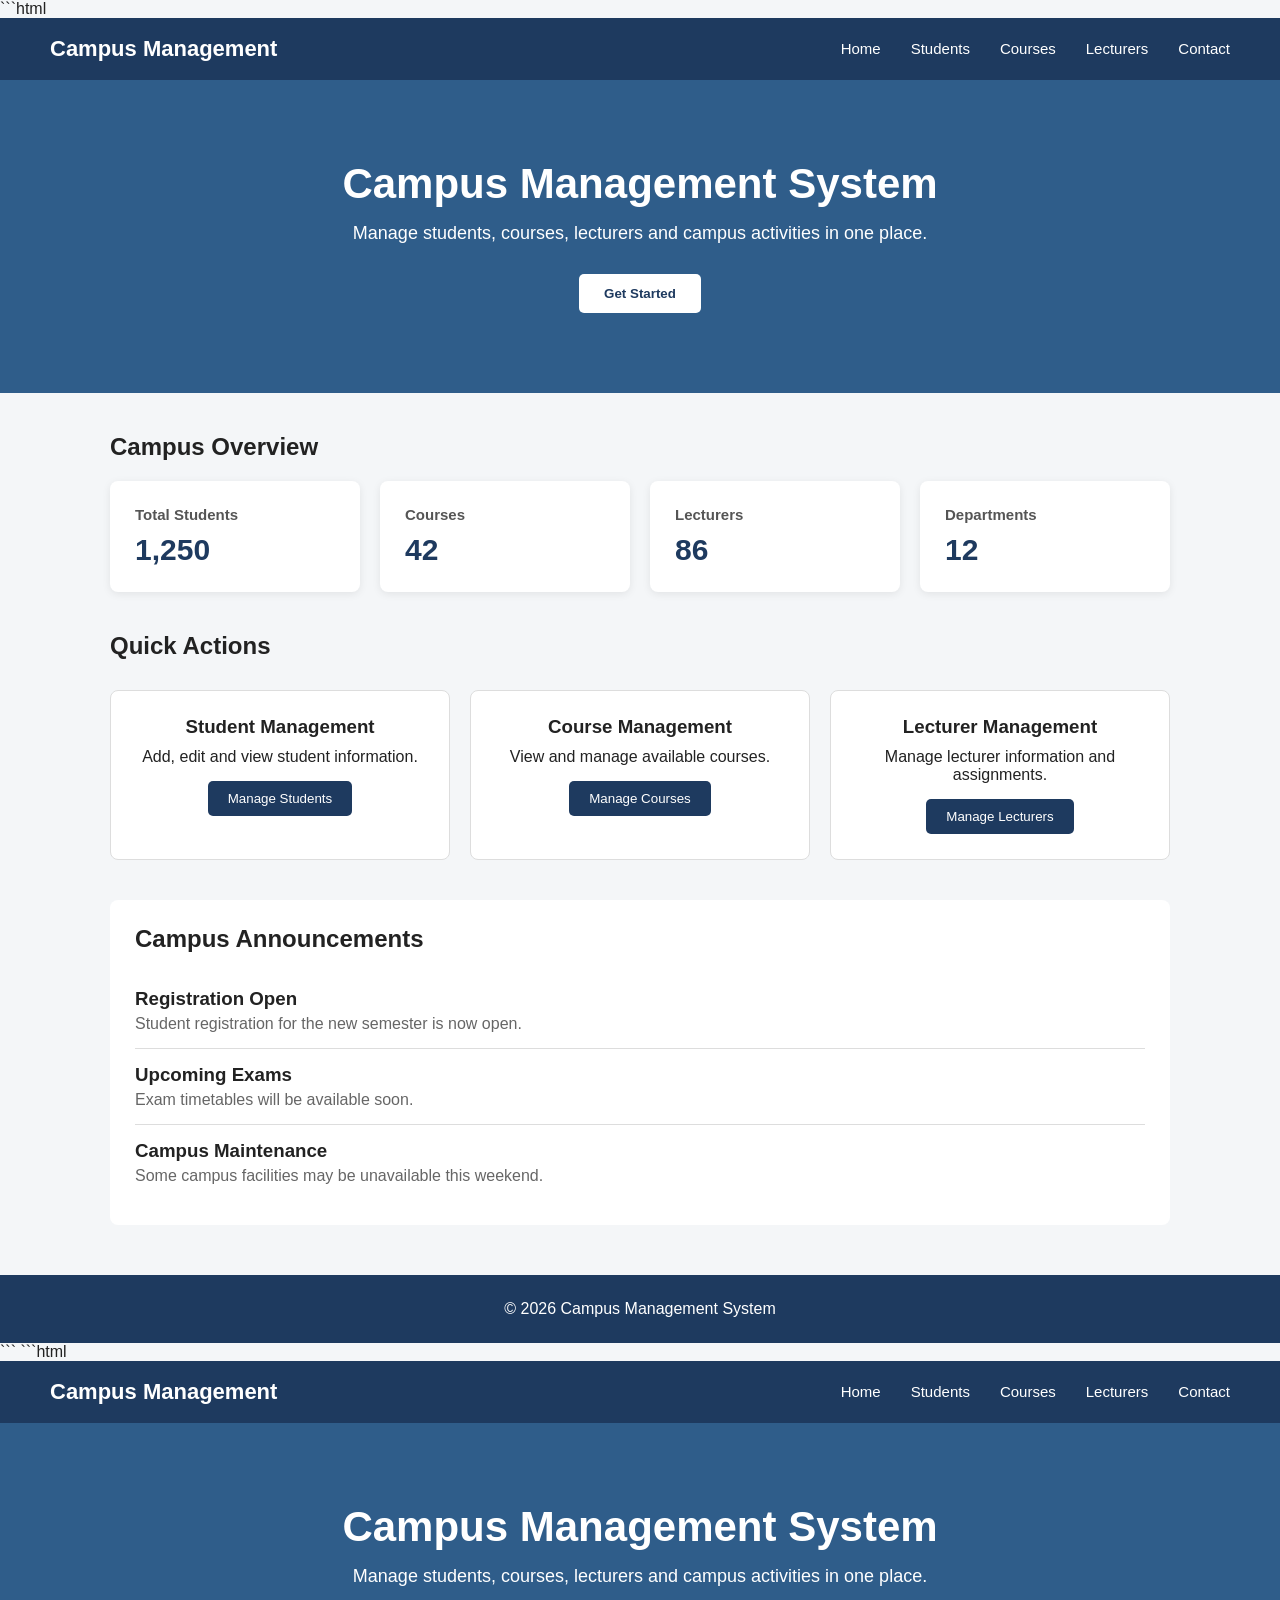
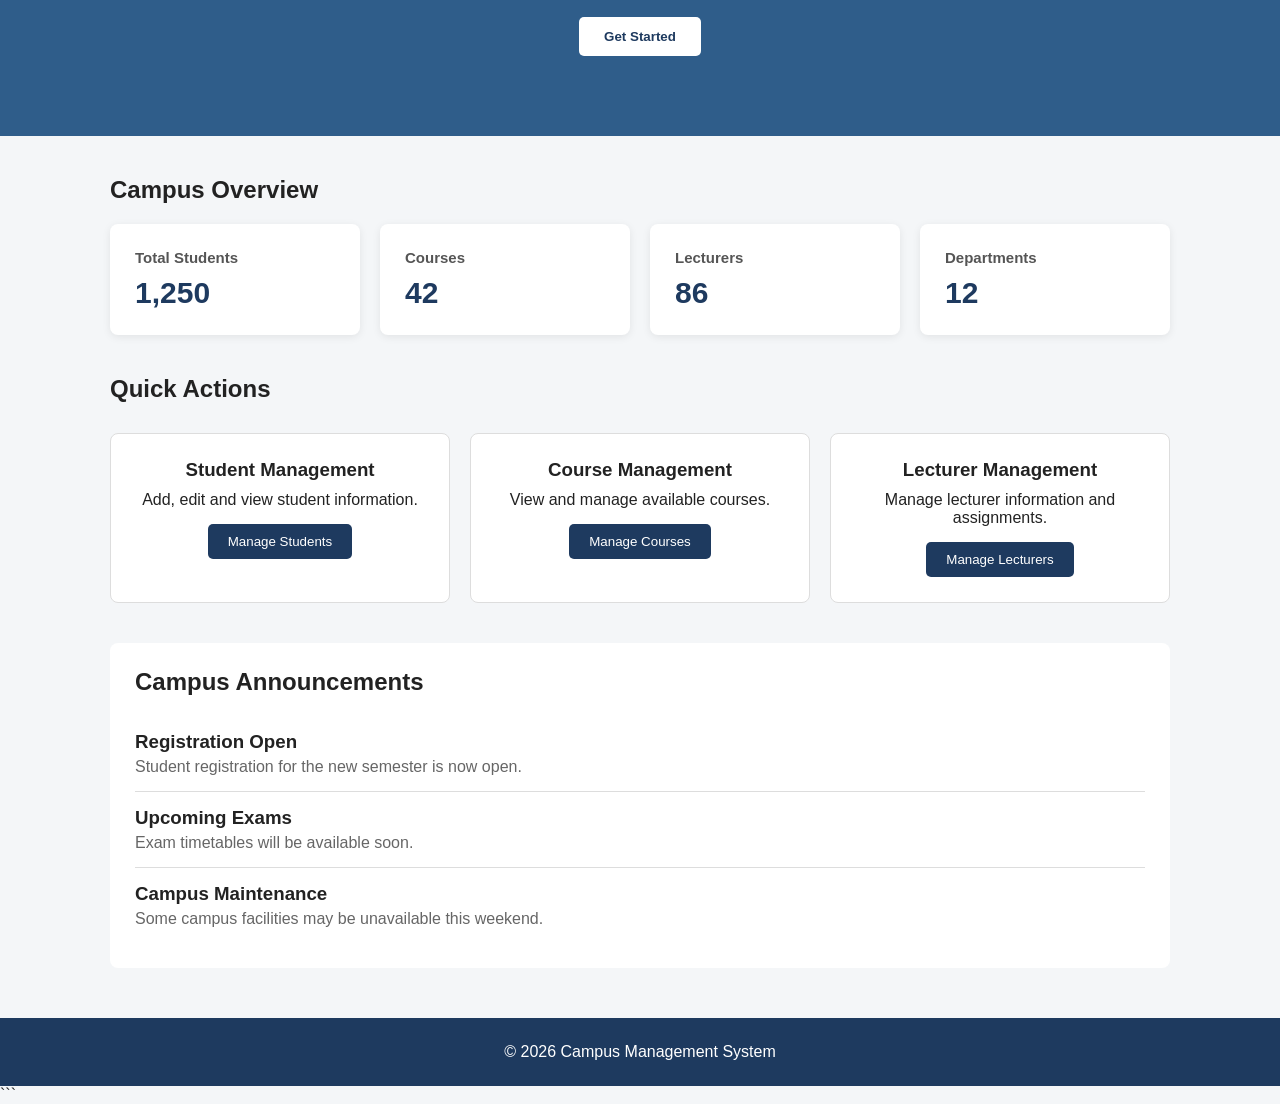
==== testPage.html @ 4f80c5ea "created a starter homepage" ====
```html
<!DOCTYPE html>
<html lang="en">
<head>
    <meta charset="UTF-8">
    <meta name="viewport" content="width=device-width, initial-scale=1.0">
    <title>Campus Management System</title>

    <style>
        * {
            margin: 0;
            padding: 0;
            box-sizing: border-box;
            font-family: Arial, sans-serif;
        }

        body {
            background: #f4f6f8;
            color: #222;
        }

        /* Navbar */
        nav {
            background: #1e3a5f;
            color: white;
            padding: 18px 50px;
            display: flex;
            justify-content: space-between;
            align-items: center;
        }

        .logo {
            font-size: 22px;
            font-weight: bold;
        }

        nav ul {
            list-style: none;
            display: flex;
            gap: 30px;
        }

        nav a {
            color: white;
            text-decoration: none;
            font-size: 15px;
        }

        nav a:hover {
            text-decoration: underline;
        }

        /* Hero */
        .hero {
            background: #2f5d8a;
            color: white;
            padding: 80px 50px;
            text-align: center;
        }

        .hero h1 {
            font-size: 42px;
            margin-bottom: 15px;
        }

        .hero p {
            font-size: 18px;
            margin-bottom: 30px;
        }

        .hero button {
            padding: 12px 25px;
            border: none;
            border-radius: 5px;
            background: white;
            color: #1e3a5f;
            font-weight: bold;
            cursor: pointer;
        }

        .hero button:hover {
            background: #e8edf2;
        }

        /* Dashboard Cards */
        .container {
            max-width: 1100px;
            margin: 40px auto;
            padding: 0 20px;
        }

        .section-title {
            margin-bottom: 20px;
            font-size: 24px;
        }

        .cards {
            display: grid;
            grid-template-columns: repeat(4, 1fr);
            gap: 20px;
        }

        .card {
            background: white;
            padding: 25px;
            border-radius: 8px;
            box-shadow: 0 2px 8px rgba(0,0,0,0.08);
        }

        .card h3 {
            color: #555;
            margin-bottom: 10px;
            font-size: 15px;
        }

        .card p {
            font-size: 30px;
            font-weight: bold;
            color: #1e3a5f;
        }

        /* Quick Actions */
        .actions {
            display: grid;
            grid-template-columns: repeat(3, 1fr);
            gap: 20px;
            margin-top: 30px;
        }

        .action {
            background: white;
            padding: 25px;
            border-radius: 8px;
            text-align: center;
            border: 1px solid #ddd;
        }

        .action h3 {
            margin-bottom: 10px;
        }

        .action button {
            margin-top: 15px;
            padding: 10px 20px;
            border: none;
            border-radius: 5px;
            background: #1e3a5f;
            color: white;
            cursor: pointer;
        }

        .action button:hover {
            background: #2f5d8a;
        }

        /* Announcements */
        .announcements {
            margin-top: 40px;
            background: white;
            padding: 25px;
            border-radius: 8px;
        }

        .announcement {
            padding: 15px 0;
            border-bottom: 1px solid #ddd;
        }

        .announcement:last-child {
            border-bottom: none;
        }

        .announcement h3 {
            margin-bottom: 5px;
        }

        .announcement p {
            color: #666;
        }

        /* Footer */
        footer {
            margin-top: 50px;
            background: #1e3a5f;
            color: white;
            text-align: center;
            padding: 25px;
        }

        @media (max-width: 800px) {
            .cards {
                grid-template-columns: repeat(2, 1fr);
            }

            .actions {
                grid-template-columns: 1fr;
            }

            nav {
                padding: 18px 20px;
            }

            nav ul {
                gap: 15px;
            }
        }
    </style>
</head>

<body>

    <!-- Navigation -->
    <nav>
        <div class="logo">Campus Management</div>

        <ul>
            <li><a href="#">Home</a></li>
            <li><a href="#">Students</a></li>
            <li><a href="#">Courses</a></li>
            <li><a href="#">Lecturers</a></li>
            <li><a href="#">Contact</a></li>
        </ul>
    </nav>

    <!-- Hero Section -->
    <section class="hero">
        <h1>Campus Management System</h1>
        <p>Manage students, courses, lecturers and campus activities in one place.</p>

        <button onclick="alert('Welcome to the Campus Management System!')">
            Get Started
        </button>
    </section>

    <!-- Dashboard -->
    <div class="container">

        <h2 class="section-title">Campus Overview</h2>

        <div class="cards">

            <div class="card">
                <h3>Total Students</h3>
                <p>1,250</p>
            </div>

            <div class="card">
                <h3>Courses</h3>
                <p>42</p>
            </div>

            <div class="card">
                <h3>Lecturers</h3>
                <p>86</p>
            </div>

            <div class="card">
                <h3>Departments</h3>
                <p>12</p>
            </div>

        </div>

        <!-- Quick Actions -->
        <h2 class="section-title" style="margin-top: 40px;">
            Quick Actions
        </h2>

        <div class="actions">

            <div class="action">
                <h3>Student Management</h3>
                <p>Add, edit and view student information.</p>
                <button onclick="alert('Student Management')">
                    Manage Students
                </button>
            </div>

            <div class="action">
                <h3>Course Management</h3>
                <p>View and manage available courses.</p>
                <button onclick="alert('Course Management')">
                    Manage Courses
                </button>
            </div>

            <div class="action">
                <h3>Lecturer Management</h3>
                <p>Manage lecturer information and assignments.</p>
                <button onclick="alert('Lecturer Management')">
                    Manage Lecturers
                </button>
            </div>

        </div>

        <!-- Announcements -->
        <div class="announcements">

            <h2 class="section-title">Campus Announcements</h2>

            <div class="announcement">
                <h3>Registration Open</h3>
                <p>Student registration for the new semester is now open.</p>
            </div>

            <div class="announcement">
                <h3>Upcoming Exams</h3>
                <p>Exam timetables will be available soon.</p>
            </div>

            <div class="announcement">
                <h3>Campus Maintenance</h3>
                <p>Some campus facilities may be unavailable this weekend.</p>
            </div>

        </div>

    </div>

    <!-- Footer -->
    <footer>
        <p>&copy; 2026 Campus Management System</p>
    </footer>

</body>
</html>
```
```html
<!DOCTYPE html>
<html lang="en">
<head>
    <meta charset="UTF-8">
    <meta name="viewport" content="width=device-width, initial-scale=1.0">
    <title>Campus Management System</title>

    <style>
        * {
            margin: 0;
            padding: 0;
            box-sizing: border-box;
            font-family: Arial, sans-serif;
        }

        body {
            background: #f4f6f8;
            color: #222;
        }

        /* Navbar */
        nav {
            background: #1e3a5f;
            color: white;
            padding: 18px 50px;
            display: flex;
            justify-content: space-between;
            align-items: center;
        }

        .logo {
            font-size: 22px;
            font-weight: bold;
        }

        nav ul {
            list-style: none;
            display: flex;
            gap: 30px;
        }

        nav a {
            color: white;
            text-decoration: none;
            font-size: 15px;
        }

        nav a:hover {
            text-decoration: underline;
        }

        /* Hero */
        .hero {
            background: #2f5d8a;
            color: white;
            padding: 80px 50px;
            text-align: center;
        }

        .hero h1 {
            font-size: 42px;
            margin-bottom: 15px;
        }

        .hero p {
            font-size: 18px;
            margin-bottom: 30px;
        }

        .hero button {
            padding: 12px 25px;
            border: none;
            border-radius: 5px;
            background: white;
            color: #1e3a5f;
            font-weight: bold;
            cursor: pointer;
        }

        .hero button:hover {
            background: #e8edf2;
        }

        /* Dashboard Cards * here/
        .container {
            max-width: 1100px;
            margin: 40px auto;
            padding: 0 20px;
        }

        .section-title {
            margin-bottom: 20px;
            font-size: 24px;
        }

        .cards {
            display: grid;
            grid-template-columns: repeat(4, 1fr);
            gap: 20px;
        }

        .card {
            background: white;
            padding: 25px;
            border-radius: 8px;
            box-shadow: 0 2px 8px rgba(0,0,0,0.08);
        }

        .card h3 {
            color: #555;
            margin-bottom: 10px;
            font-size: 15px;
        }

        .card p {
            font-size: 30px;
            font-weight: bold;
            color: #1e3a5f;
        }

        /* Quick Actions */
        .actions {
            display: grid;
            grid-template-columns: repeat(3, 1fr);
            gap: 20px;
            margin-top: 30px;
        }

        .action {
            background: white;
            padding: 25px;
            border-radius: 8px;
            text-align: center;
            border: 1px solid #ddd;
        }

        .action h3 {
            margin-bottom: 10px;
        }

        .action button {
            margin-top: 15px;
            padding: 10px 20px;
            border: none;
            border-radius: 5px;
            background: #1e3a5f;
            color: white;
            cursor: pointer;
        }

        .action button:hover {
            background: #2f5d8a;
        }

        /* Announcements */
        .announcements {
            margin-top: 40px;
            background: white;
            padding: 25px;
            border-radius: 8px;
        }

        .announcement {
            padding: 15px 0;
            border-bottom: 1px solid #ddd;
        }
            
        .announcement:last-child {
            border-bottom: none;
        }

        .announcement h3 {
            margin-bottom: 5px;
        }

        .announcement p {
            color: #666;
        }

        /* Footer */
        footer {
            margin-top: 50px;
            background: #1e3a5f;
            color: white;
            text-align: center;
            padding: 25px;
        }

        @media (max-width: 800px) {
            .cards {
                grid-template-columns: repeat(2, 1fr);
            }

            .actions {
                grid-template-columns: 1fr;
            }

            nav {
                padding: 18px 20px;
            }

            nav ul {
                gap: 15px;
            }
        }
    </style>
</head>

<body>

    <!-- Navigation -->
    <nav>
        <div class="logo">Campus Management</div>

        <ul>
            <li><a href="#">Home</a></li>
            <li><a href="#">Students</a></li>
            <li><a href="#">Courses</a></li>
            <li><a href="#">Lecturers</a></li>
            <li><a href="#">Contact</a></li>
        </ul>
    </nav>

    <!-- Hero Section -->
    <section class="hero">
        <h1>Campus Management System</h1>
        <p>Manage students, courses, lecturers and campus activities in one place.</p>

        <button onclick="alert('Welcome to the Campus Management System!')">
            Get Started
        </button>
    </section>

    <!-- Dashboard -->
    <div class="container">

        <h2 class="section-title">Campus Overview</h2>

        <div class="cards">

            <div class="card">
                <h3>Total Students</h3>
                <p>1,250</p>
            </div>

            <div class="card">
                <h3>Courses</h3>
                <p>42</p>
            </div>

            <div class="card">
                <h3>Lecturers</h3>
                <p>86</p>
            </div>

            <div class="card">
                <h3>Departments</h3>
                <p>12</p>
            </div>

        </div>

        <!-- Quick Actions -->
        <h2 class="section-title" style="margin-top: 40px;">
            Quick Actions
        </h2>

        <div class="actions">

            <div class="action">
                <h3>Student Management</h3>
                <p>Add, edit and view student information.</p>
                <button onclick="alert('Student Management')">
                    Manage Students
                </button>
            </div>

            <div class="action">
                <h3>Course Management</h3>
                <p>View and manage available courses.</p>
                <button onclick="alert('Course Management')">
                    Manage Courses
                </button>
            </div>

            <div class="action">
                <h3>Lecturer Management</h3>
                <p>Manage lecturer information and assignments.</p>
                <button onclick="alert('Lecturer Management')">
                    Manage Lecturers
                </button>
            </div>

        </div>

        <!-- Announcements -->
        <div class="announcements">

            <h2 class="section-title">Campus Announcements</h2>

            <div class="announcement">
                <h3>Registration Open</h3>
                <p>Student registration for the new semester is now open.</p>
            </div>

            <div class="announcement">
                <h3>Upcoming Exams</h3>
                <p>Exam timetables will be available soon.</p>
            </div>

            <div class="announcement">
                <h3>Campus Maintenance</h3>
                <p>Some campus facilities may be unavailable this weekend.</p>
            </div>

        </div>

    </div>

    <!-- Footer -->
    <footer>
        <p>&copy; 2026 Campus Management System</p>
    </footer>

</body>
</html>
```
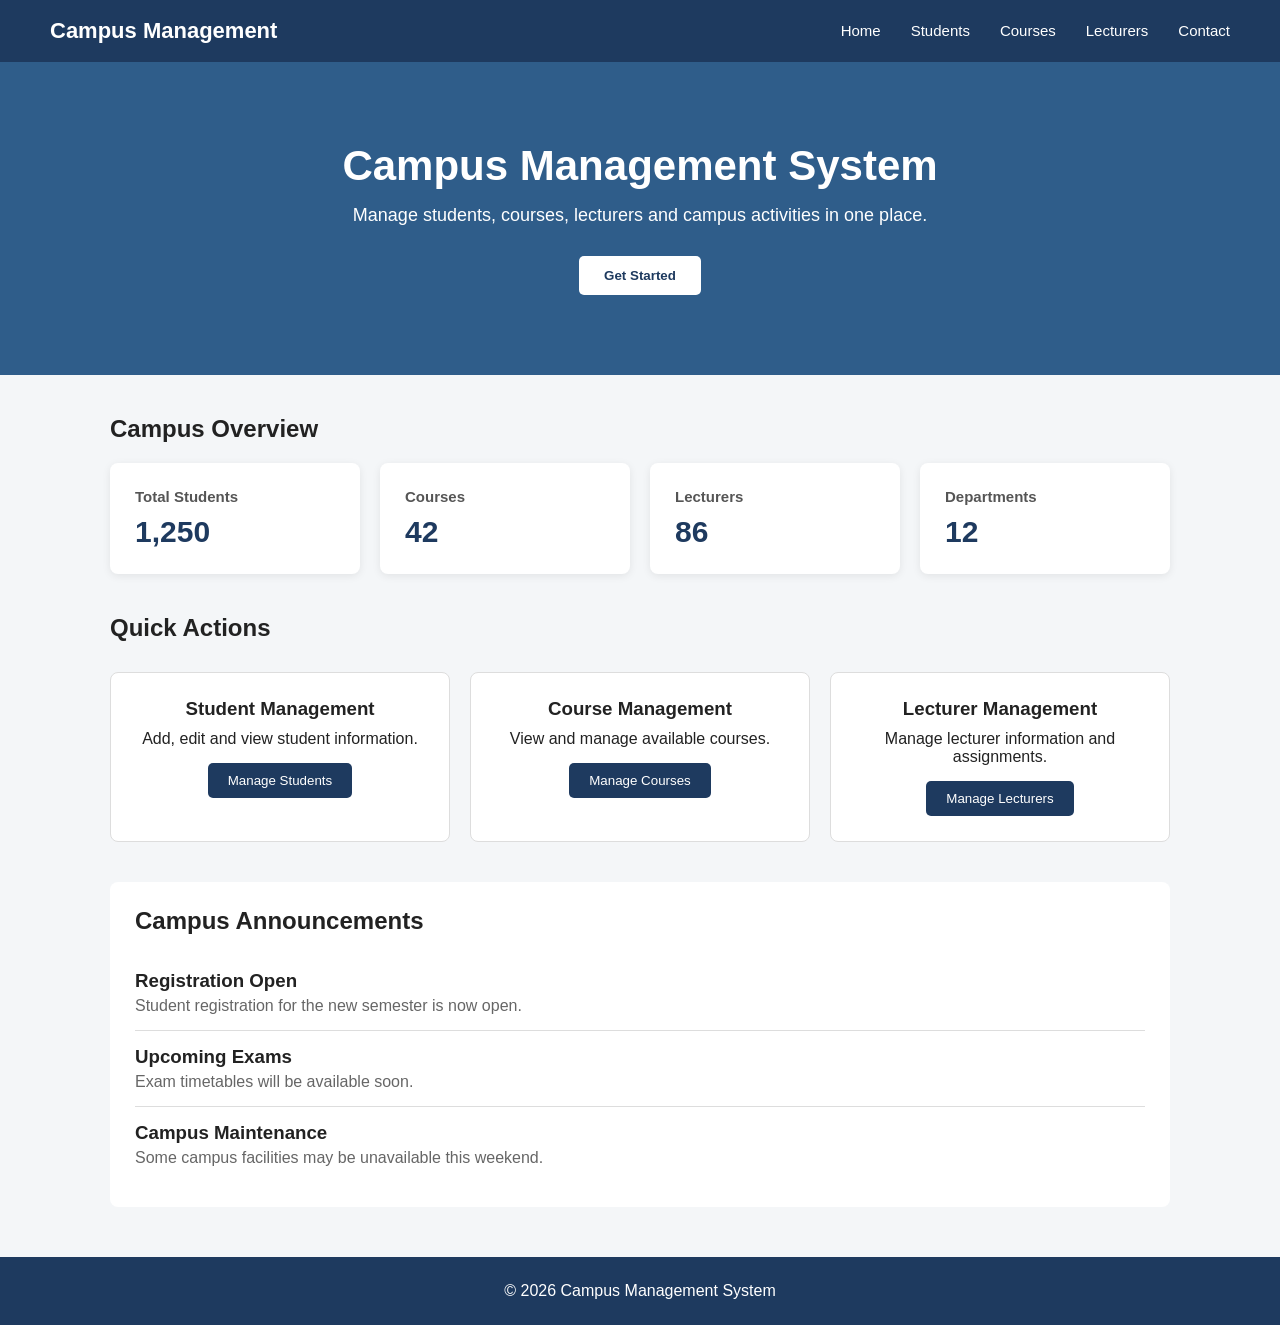
==== commit 1cb346c0: "Extract CSS to external file and clean up" ====
--- a/testPage.html
+++ b/testPage.html
@@ -1,4 +1,3 @@
-```html
 <!DOCTYPE html>
 <html lang="en">
 <head>
@@ -94,6 +93,10 @@
             font-size: 24px;
         }
 
+        .mt-40 {
+            margin-top: 40px;
+        }
+
         .cards {
             display: grid;
             grid-template-columns: repeat(4, 1fr);
@@ -262,7 +265,7 @@
         </div>
 
         <!-- Quick Actions -->
-        <h2 class="section-title" style="margin-top: 40px;">
+        <h2 class="section-title mt-40">
             Quick Actions
         </h2>
 
@@ -325,332 +328,3 @@
 
 </body>
 </html>
-```
-```html
-<!DOCTYPE html>
-<html lang="en">
-<head>
-    <meta charset="UTF-8">
-    <meta name="viewport" content="width=device-width, initial-scale=1.0">
-    <title>Campus Management System</title>
-
-    <style>
-        * {
-            margin: 0;
-            padding: 0;
-            box-sizing: border-box;
-            font-family: Arial, sans-serif;
-        }
-
-        body {
-            background: #f4f6f8;
-            color: #222;
-        }
-
-        /* Navbar */
-        nav {
-            background: #1e3a5f;
-            color: white;
-            padding: 18px 50px;
-            display: flex;
-            justify-content: space-between;
-            align-items: center;
-        }
-
-        .logo {
-            font-size: 22px;
-            font-weight: bold;
-        }
-
-        nav ul {
-            list-style: none;
-            display: flex;
-            gap: 30px;
-        }
-
-        nav a {
-            color: white;
-            text-decoration: none;
-            font-size: 15px;
-        }
-
-        nav a:hover {
-            text-decoration: underline;
-        }
-
-        /* Hero */
-        .hero {
-            background: #2f5d8a;
-            color: white;
-            padding: 80px 50px;
-            text-align: center;
-        }
-
-        .hero h1 {
-            font-size: 42px;
-            margin-bottom: 15px;
-        }
-
-        .hero p {
-            font-size: 18px;
-            margin-bottom: 30px;
-        }
-
-        .hero button {
-            padding: 12px 25px;
-            border: none;
-            border-radius: 5px;
-            background: white;
-            color: #1e3a5f;
-            font-weight: bold;
-            cursor: pointer;
-        }
-
-        .hero button:hover {
-            background: #e8edf2;
-        }
-
-        /* Dashboard Cards * here/
-        .container {
-            max-width: 1100px;
-            margin: 40px auto;
-            padding: 0 20px;
-        }
-
-        .section-title {
-            margin-bottom: 20px;
-            font-size: 24px;
-        }
-
-        .cards {
-            display: grid;
-            grid-template-columns: repeat(4, 1fr);
-            gap: 20px;
-        }
-
-        .card {
-            background: white;
-            padding: 25px;
-            border-radius: 8px;
-            box-shadow: 0 2px 8px rgba(0,0,0,0.08);
-        }
-
-        .card h3 {
-            color: #555;
-            margin-bottom: 10px;
-            font-size: 15px;
-        }
-
-        .card p {
-            font-size: 30px;
-            font-weight: bold;
-            color: #1e3a5f;
-        }
-
-        /* Quick Actions */
-        .actions {
-            display: grid;
-            grid-template-columns: repeat(3, 1fr);
-            gap: 20px;
-            margin-top: 30px;
-        }
-
-        .action {
-            background: white;
-            padding: 25px;
-            border-radius: 8px;
-            text-align: center;
-            border: 1px solid #ddd;
-        }
-
-        .action h3 {
-            margin-bottom: 10px;
-        }
-
-        .action button {
-            margin-top: 15px;
-            padding: 10px 20px;
-            border: none;
-            border-radius: 5px;
-            background: #1e3a5f;
-            color: white;
-            cursor: pointer;
-        }
-
-        .action button:hover {
-            background: #2f5d8a;
-        }
-
-        /* Announcements */
-        .announcements {
-            margin-top: 40px;
-            background: white;
-            padding: 25px;
-            border-radius: 8px;
-        }
-
-        .announcement {
-            padding: 15px 0;
-            border-bottom: 1px solid #ddd;
-        }
-            
-        .announcement:last-child {
-            border-bottom: none;
-        }
-
-        .announcement h3 {
-            margin-bottom: 5px;
-        }
-
-        .announcement p {
-            color: #666;
-        }
-
-        /* Footer */
-        footer {
-            margin-top: 50px;
-            background: #1e3a5f;
-            color: white;
-            text-align: center;
-            padding: 25px;
-        }
-
-        @media (max-width: 800px) {
-            .cards {
-                grid-template-columns: repeat(2, 1fr);
-            }
-
-            .actions {
-                grid-template-columns: 1fr;
-            }
-
-            nav {
-                padding: 18px 20px;
-            }
-
-            nav ul {
-                gap: 15px;
-            }
-        }
-    </style>
-</head>
-
-<body>
-
-    <!-- Navigation -->
-    <nav>
-        <div class="logo">Campus Management</div>
-
-        <ul>
-            <li><a href="#">Home</a></li>
-            <li><a href="#">Students</a></li>
-            <li><a href="#">Courses</a></li>
-            <li><a href="#">Lecturers</a></li>
-            <li><a href="#">Contact</a></li>
-        </ul>
-    </nav>
-
-    <!-- Hero Section -->
-    <section class="hero">
-        <h1>Campus Management System</h1>
-        <p>Manage students, courses, lecturers and campus activities in one place.</p>
-
-        <button onclick="alert('Welcome to the Campus Management System!')">
-            Get Started
-        </button>
-    </section>
-
-    <!-- Dashboard -->
-    <div class="container">
-
-        <h2 class="section-title">Campus Overview</h2>
-
-        <div class="cards">
-
-            <div class="card">
-                <h3>Total Students</h3>
-                <p>1,250</p>
-            </div>
-
-            <div class="card">
-                <h3>Courses</h3>
-                <p>42</p>
-            </div>
-
-            <div class="card">
-                <h3>Lecturers</h3>
-                <p>86</p>
-            </div>
-
-            <div class="card">
-                <h3>Departments</h3>
-                <p>12</p>
-            </div>
-
-        </div>
-
-        <!-- Quick Actions -->
-        <h2 class="section-title" style="margin-top: 40px;">
-            Quick Actions
-        </h2>
-
-        <div class="actions">
-
-            <div class="action">
-                <h3>Student Management</h3>
-                <p>Add, edit and view student information.</p>
-                <button onclick="alert('Student Management')">
-                    Manage Students
-                </button>
-            </div>
-
-            <div class="action">
-                <h3>Course Management</h3>
-                <p>View and manage available courses.</p>
-                <button onclick="alert('Course Management')">
-                    Manage Courses
-                </button>
-            </div>
-
-            <div class="action">
-                <h3>Lecturer Management</h3>
-                <p>Manage lecturer information and assignments.</p>
-                <button onclick="alert('Lecturer Management')">
-                    Manage Lecturers
-                </button>
-            </div>
-
-        </div>
-
-        <!-- Announcements -->
-        <div class="announcements">
-
-            <h2 class="section-title">Campus Announcements</h2>
-
-            <div class="announcement">
-                <h3>Registration Open</h3>
-                <p>Student registration for the new semester is now open.</p>
-            </div>
-
-            <div class="announcement">
-                <h3>Upcoming Exams</h3>
-                <p>Exam timetables will be available soon.</p>
-            </div>
-
-            <div class="announcement">
-                <h3>Campus Maintenance</h3>
-                <p>Some campus facilities may be unavailable this weekend.</p>
-            </div>
-
-        </div>
-
-    </div>
-
-    <!-- Footer -->
-    <footer>
-        <p>&copy; 2026 Campus Management System</p>
-    </footer>
-
-</body>
-</html>
-```
